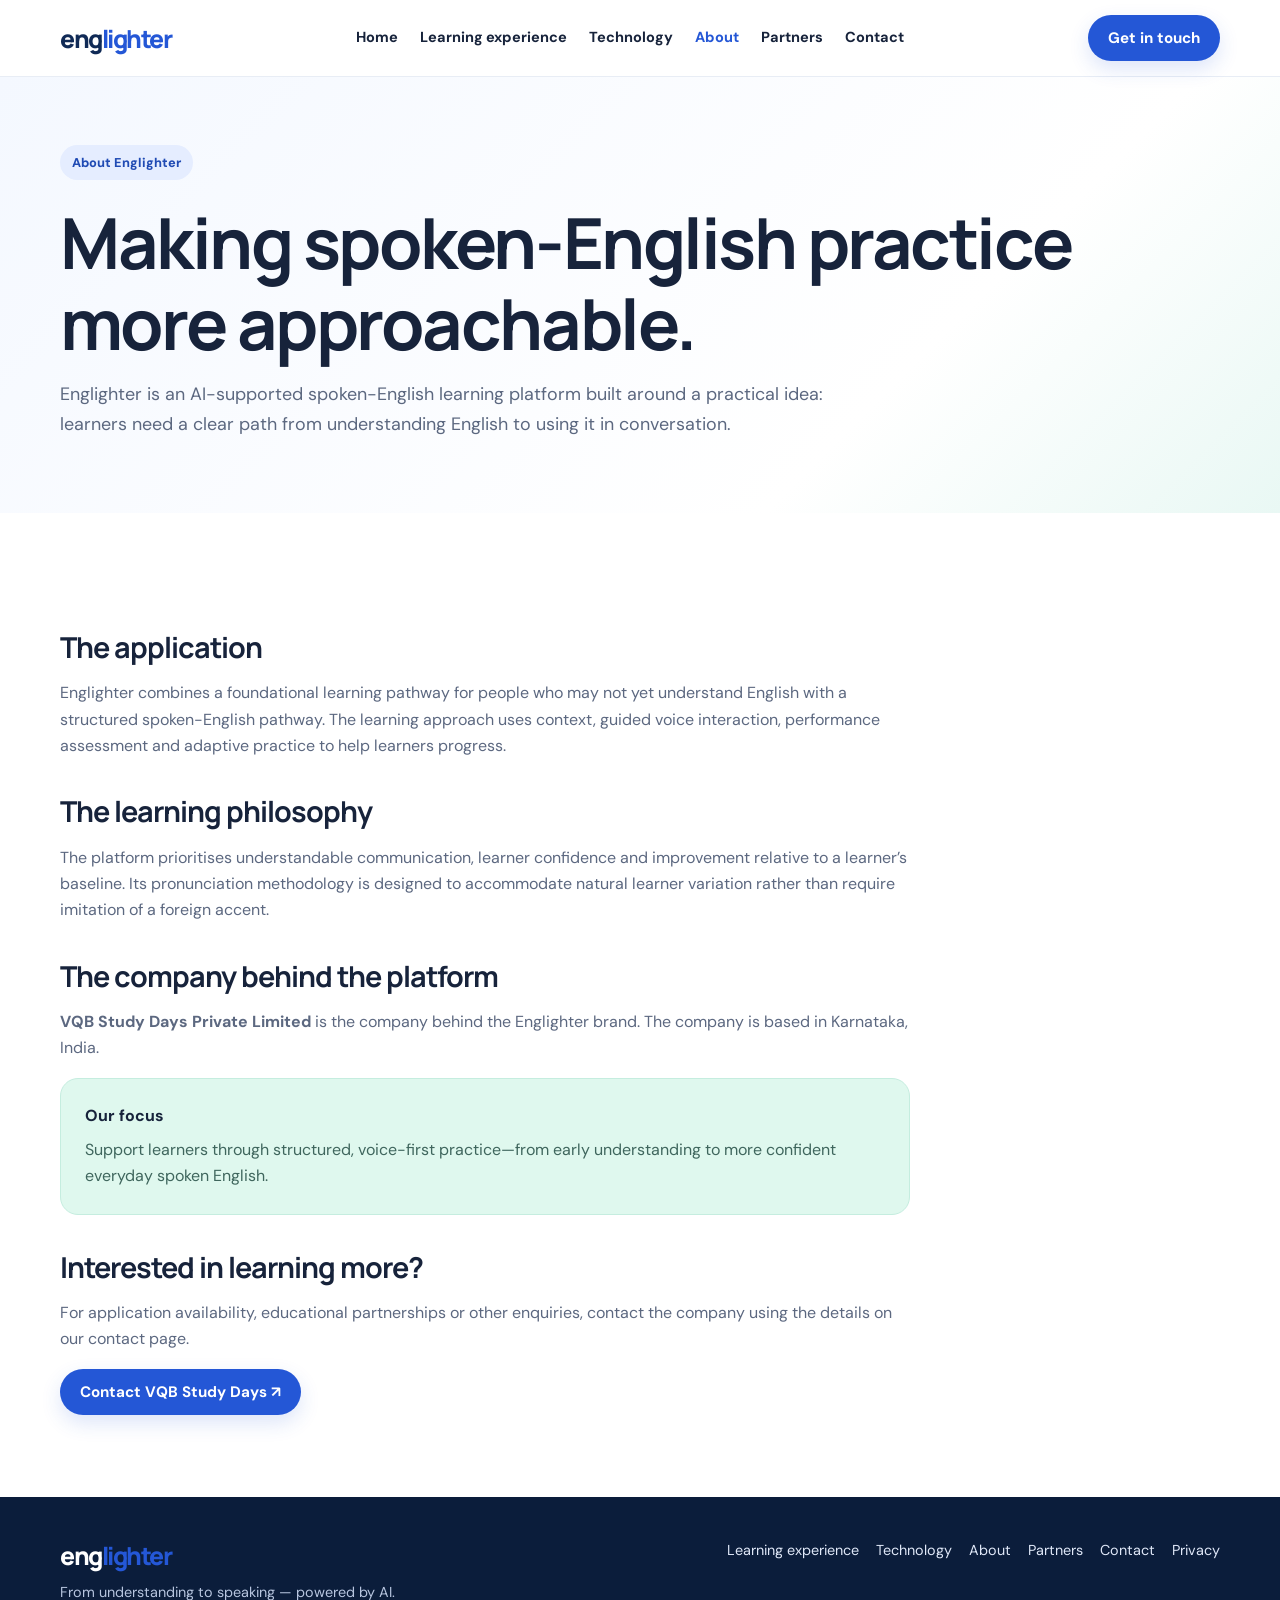
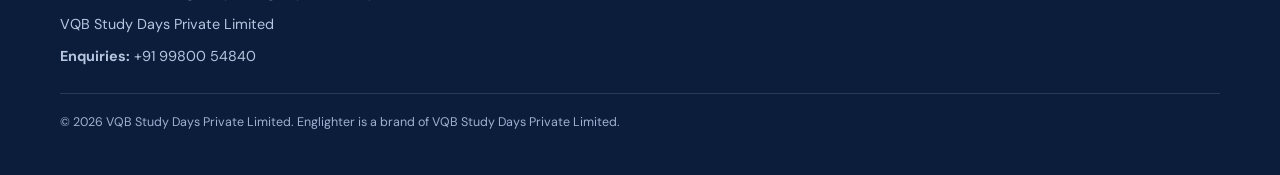
==== about.html @ ec9fece7 "Update Englighter website and enquiry number" ====
<!doctype html><html lang="en"><head><meta charset="utf-8"><meta name="viewport" content="width=device-width, initial-scale=1"><meta name="description" content="Learn about Englighter, its spoken-English learning approach and VQB Study Days Private Limited."><meta name="theme-color" content="#102a56"><title>About the Company | Englighter</title><link rel="stylesheet" href="styles.css"></head><body><header class="site-header"><div class="wrap nav"><a class="brand" href="index.html" aria-label="Englighter home">eng<span>lighter</span></a><nav class="navlinks" id="navlinks" aria-label="Main navigation"><a href="index.html">Home</a><a href="learning.html">Learning experience</a><a href="technology.html">Technology</a><a href="about.html" aria-current="page">About</a><a href="partners.html">Partners</a><a href="contact.html">Contact</a></nav><a class="btn btn-primary nav-cta" href="contact.html">Get in touch</a><button class="menu" id="menu" aria-label="Open menu" aria-expanded="false">☰</button></div></header><main><section class="page-hero"><div class="wrap"><div class="eyebrow">About Englighter</div><h1>Making spoken-English practice more approachable.</h1><p class="intro">Englighter is an AI-supported spoken-English learning platform built around a practical idea: learners need a clear path from understanding English to using it in conversation.</p></div></section>
<section><div class="wrap"><div class="prose"><h2>The application</h2><p>Englighter combines a foundational learning pathway for people who may not yet understand English with a structured spoken-English pathway. The learning approach uses context, guided voice interaction, performance assessment and adaptive practice to help learners progress.</p><h2>The learning philosophy</h2><p>The platform prioritises understandable communication, learner confidence and improvement relative to a learner’s baseline. Its pronunciation methodology is designed to accommodate natural learner variation rather than require imitation of a foreign accent.</p><h2>The company behind the platform</h2><p><strong>VQB Study Days Private Limited</strong> is the company behind the Englighter brand. The company is based in Karnataka, India.</p><div class="callout"><strong>Our focus</strong><p style="margin:8px 0 0;color:#3f665d">Support learners through structured, voice-first practice—from early understanding to more confident everyday spoken English.</p></div><h2>Interested in learning more?</h2><p>For application availability, educational partnerships or other enquiries, contact the company using the details on our contact page.</p><a class="btn btn-primary" href="contact.html">Contact VQB Study Days ↗</a></div></div></section></main><footer class="footer"><div class="wrap"><div class="footer-grid"><div><a class="brand" href="index.html" style="color:#fff">eng<span>lighter</span></a><p>From understanding to speaking — powered by AI.</p><p>VQB Study Days Private Limited</p><p><strong>Enquiries:</strong> <a href="tel:+919980054840">+91 99800 54840</a></p></div><div class="footer-links"><a href="learning.html">Learning experience</a><a href="technology.html">Technology</a><a href="about.html">About</a><a href="partners.html">Partners</a><a href="contact.html">Contact</a><a href="privacy.html">Privacy</a></div></div><div class="legal">© <span data-year></span> VQB Study Days Private Limited. Englighter is a brand of VQB Study Days Private Limited.</div></div></footer><script src="script.js"></script></body></html>
---- styles.css ----
@import url('https://fonts.googleapis.com/css2?family=DM+Sans:wght@400;500;600;700&family=Manrope:wght@400;500;600;700;800&display=swap');
:root{--navy:#102a56;--blue:#2457d6;--sky:#eaf2ff;--ink:#17233b;--muted:#5c6880;--mint:#dff8ee;--line:#e4eaf3;--white:#fff;--soft:#f6f8fc;--purple:#ece8ff}
*{box-sizing:border-box}html{scroll-behavior:smooth;scroll-padding-top:90px}body{margin:0;font-family:'DM Sans',sans-serif;color:var(--ink);line-height:1.65;background:#fff}h1,h2,h3{font-family:Manrope,sans-serif;line-height:1.15;letter-spacing:-.035em;margin:0 0 16px}h1{font-size:clamp(2.7rem,5.5vw,4.8rem)}h2{font-size:clamp(2rem,3.6vw,3.1rem)}h3{font-size:1.25rem}p{color:var(--muted);margin:0 0 16px}a{color:inherit;text-decoration:none}.wrap{width:min(1160px,calc(100% - 40px));margin:auto}.site-header{position:sticky;top:0;z-index:20;background:#ffffffed;backdrop-filter:blur(12px);border-bottom:1px solid #e8edf5}.nav{height:76px;display:flex;align-items:center;justify-content:space-between;gap:24px}.brand{font:800 1.55rem Manrope,sans-serif;letter-spacing:-.06em;color:var(--navy);white-space:nowrap}.brand span{color:var(--blue)}.navlinks{display:flex;align-items:center;gap:22px;font-size:.91rem;font-weight:700}.navlinks a:hover,.navlinks a[aria-current=page]{color:var(--blue)}.menu{display:none;border:0;background:none;font-size:1.55rem;color:var(--navy)}.btn{display:inline-flex;align-items:center;justify-content:center;gap:8px;border-radius:999px;padding:12px 19px;font-weight:700;transition:.2s;border:1px solid transparent;cursor:pointer;font:700 .95rem 'DM Sans',sans-serif}.btn-primary{background:var(--blue);color:#fff;box-shadow:0 8px 20px #2457d628}.btn-primary:hover{background:#1947bd;transform:translateY(-1px)}.btn-outline{border-color:#cbd6e8;color:var(--navy);background:#fff}.btn-outline:hover{border-color:var(--blue);color:var(--blue)}.eyebrow{display:inline-flex;gap:9px;align-items:center;background:#e5edff;color:#204bb4;padding:7px 12px;border-radius:999px;font-size:.8rem;font-weight:800;margin-bottom:22px}.dot{width:8px;height:8px;background:#27b58a;border-radius:50%}.hero{background:linear-gradient(135deg,#f4f8ff 0%,#fff 57%,#e9f8f4 100%);padding:72px 0 78px;overflow:hidden}.hero-grid{display:grid;grid-template-columns:1.04fr .96fr;gap:45px;align-items:center}.hero h1 em{font-style:normal;color:var(--blue)}.hero-copy{font-size:1.12rem;max-width:620px;margin:22px 0 27px}.actions{display:flex;gap:12px;flex-wrap:wrap}.small-note{font-size:.85rem;margin-top:17px}.visual{position:relative;min-height:440px;display:grid;place-items:center}.orb{position:absolute;width:350px;height:350px;border-radius:50%;background:linear-gradient(145deg,#dce8ff,#d9f7ec);right:7%;top:7%}.phone{position:relative;width:270px;border:9px solid #17243b;border-radius:37px;background:#fff;padding:18px;box-shadow:0 28px 65px #122b5930;transform:rotate(2deg)}.phone-top{height:5px;width:65px;background:#d9deea;border-radius:10px;margin:0 auto 20px}.app-label{font-size:.7rem;font-weight:800;color:var(--blue);letter-spacing:.04em}.lesson{background:#f3f6fc;border-radius:17px;padding:15px;margin:12px 0}.lesson strong{display:block;font-size:1rem;color:var(--navy)}.lesson small{color:var(--muted)}.sound{display:flex;gap:5px;align-items:center;justify-content:center;height:68px;background:#e8f8f2;border-radius:15px;margin:15px 0}.sound i{display:block;width:5px;border-radius:8px;background:#24a77d}.sound i:nth-child(1),.sound i:nth-child(9){height:14px}.sound i:nth-child(2),.sound i:nth-child(8){height:26px}.sound i:nth-child(3),.sound i:nth-child(7){height:38px}.sound i:nth-child(4),.sound i:nth-child(6){height:48px}.sound i:nth-child(5){height:32px}.progress{height:7px;border-radius:9px;background:#e7ecf5;margin:10px 0 15px;overflow:hidden}.progress span{display:block;width:68%;height:100%;background:var(--blue);border-radius:9px}.float-card{position:absolute;background:#fff;padding:13px 16px;border-radius:15px;box-shadow:0 12px 35px #122b5920;font-weight:800;color:var(--navy);font-size:.92rem}.float-card small{display:block;font-weight:500;color:var(--muted)}.float-one{top:57px;left:0}.float-two{bottom:45px;right:0}section{padding:82px 0}.section-soft{background:var(--soft)}.center{text-align:center;max-width:770px;margin:0 auto 42px}.center p{font-size:1.04rem}.features{display:grid;grid-template-columns:repeat(3,1fr);gap:20px}.feature,.card{border:1px solid var(--line);border-radius:22px;padding:26px;background:#fff}.iconbox{height:48px;width:48px;border-radius:15px;background:var(--sky);display:grid;place-items:center;font-size:1.35rem;margin-bottom:18px}.feature p,.card p{font-size:.96rem;margin:0}.program-grid{display:grid;grid-template-columns:1fr 1fr;gap:22px}.program{border-radius:24px;padding:32px;background:#fff;border:1px solid var(--line)}.program:nth-child(2){background:var(--navy);color:#fff}.program:nth-child(2) p{color:#d2ddf2}.tag{display:inline-block;border-radius:999px;background:#e7efff;color:#214bb0;font-weight:800;font-size:.78rem;padding:6px 10px;margin-bottom:17px}.program:nth-child(2) .tag{background:#294779;color:#e1eaff}.program ul,.checklist{padding-left:20px;color:var(--muted)}.program:nth-child(2) ul{color:#d2ddf2}.program li,.checklist li{margin:8px 0}.program .btn{margin-top:10px}.steps{display:grid;grid-template-columns:repeat(5,1fr);gap:16px;counter-reset:step}.step{border-top:3px solid var(--blue);padding:18px 5px 0}.step:before{counter-increment:step;content:'0' counter(step);display:block;font:800 1.8rem Manrope,sans-serif;color:var(--blue);margin-bottom:12px}.step p{font-size:.93rem}.pathways{display:grid;grid-template-columns:1fr 1fr;gap:22px}.pathway{padding:27px;border-radius:22px;background:#fff;border:1px solid var(--line)}.pathway h3{color:var(--navy)}.level-row{display:flex;flex-wrap:wrap;gap:7px;margin:18px 0}.level{background:#eaf2ff;color:#214bb0;border-radius:8px;padding:6px 9px;font-size:.78rem;font-weight:800}.callout{background:var(--mint);border:1px solid #c5eddf;padding:24px;border-radius:18px}.dark-band{background:linear-gradient(125deg,#102a56,#1f4a91);color:#fff}.dark-band p{color:#d9e4f8}.partner-grid{display:grid;grid-template-columns:1fr .8fr;gap:55px;align-items:center}.partner-card{background:#fff;color:var(--ink);padding:29px;border-radius:22px}.partner-card p{color:var(--muted)}.partner-card .btn{width:100%}.faq-list{max-width:820px;margin:auto}.faq-item{border-bottom:1px solid var(--line);padding:19px 0}.faq-item summary{font-weight:800;cursor:pointer;list-style:none;display:flex;justify-content:space-between;gap:20px}.faq-item summary:after{content:'+';font-size:1.4rem;color:var(--blue)}.faq-item[open] summary:after{content:'−'}.faq-item p{padding-top:13px;margin:0}.page-hero{background:linear-gradient(135deg,#f4f8ff,#fff 70%,#e9f8f4);padding:68px 0 58px}.page-hero .intro{max-width:790px;font-size:1.12rem}.prose{max-width:850px}.prose h2{font-size:1.8rem;margin-top:36px}.prose h3{margin-top:25px}.prose li{color:var(--muted);margin:8px 0}.contact-grid{display:grid;grid-template-columns:.8fr 1fr;gap:48px}.contact-box{background:#fff;border:1px solid var(--line);border-radius:22px;padding:28px}.contact-box label{display:block;font-weight:800;font-size:.9rem;margin:12px 0 6px}.contact-box input,.contact-box textarea,.contact-box select{width:100%;padding:13px 14px;border:1px solid #d6dfed;border-radius:10px;font:inherit;background:#fff}.contact-box textarea{min-height:120px;resize:vertical}.contact-box button{margin-top:16px;width:100%}.form-note{font-size:.82rem;margin:12px 0 0}.contact-detail{padding:15px 0;border-bottom:1px solid var(--line)}.contact-detail strong{display:block;color:var(--navy)}.footer{background:#0b1d3b;color:#fff;padding:42px 0}.footer-grid{display:flex;justify-content:space-between;gap:30px;align-items:flex-start}.footer p{color:#b7c5df;margin:8px 0 0;font-size:.9rem}.footer-links{display:flex;gap:17px;flex-wrap:wrap;font-size:.9rem;color:#e0e8f8}.footer-links a:hover{color:#fff;text-decoration:underline}.legal{font-size:.78rem;color:#9fb0d0;margin-top:25px;border-top:1px solid #263a5b;padding-top:18px}.pill-row{display:flex;flex-wrap:wrap;gap:9px;margin:18px 0}.pill{border:1px solid #dce5f1;border-radius:999px;padding:7px 11px;font-size:.84rem;font-weight:700;color:var(--navy);background:white}.note-box{border-left:4px solid var(--blue);background:#f4f7ff;padding:17px 20px;border-radius:0 12px 12px 0;color:var(--muted)}
@media(max-width:900px){.navlinks{gap:12px;font-size:.82rem}.nav>.nav-cta{display:none}.steps{grid-template-columns:repeat(2,1fr)}}
@media(max-width:760px){.navlinks{display:none;position:absolute;top:68px;left:20px;right:20px;background:#fff;padding:22px;border:1px solid var(--line);border-radius:18px;box-shadow:0 15px 30px #122b5918;flex-direction:column;align-items:stretch}.navlinks.open{display:flex}.menu{display:block}.hero{padding:48px 0}.hero-grid,.partner-grid,.contact-grid{grid-template-columns:1fr}.visual{min-height:410px}.features,.steps,.program-grid,.pathways{grid-template-columns:1fr}section{padding:62px 0}.partner-grid{gap:28px}.footer-grid{align-items:flex-start;flex-direction:column}.page-hero{padding:50px 0 42px}}
@media(prefers-reduced-motion:reduce){html{scroll-behavior:auto}*{transition:none!important}}
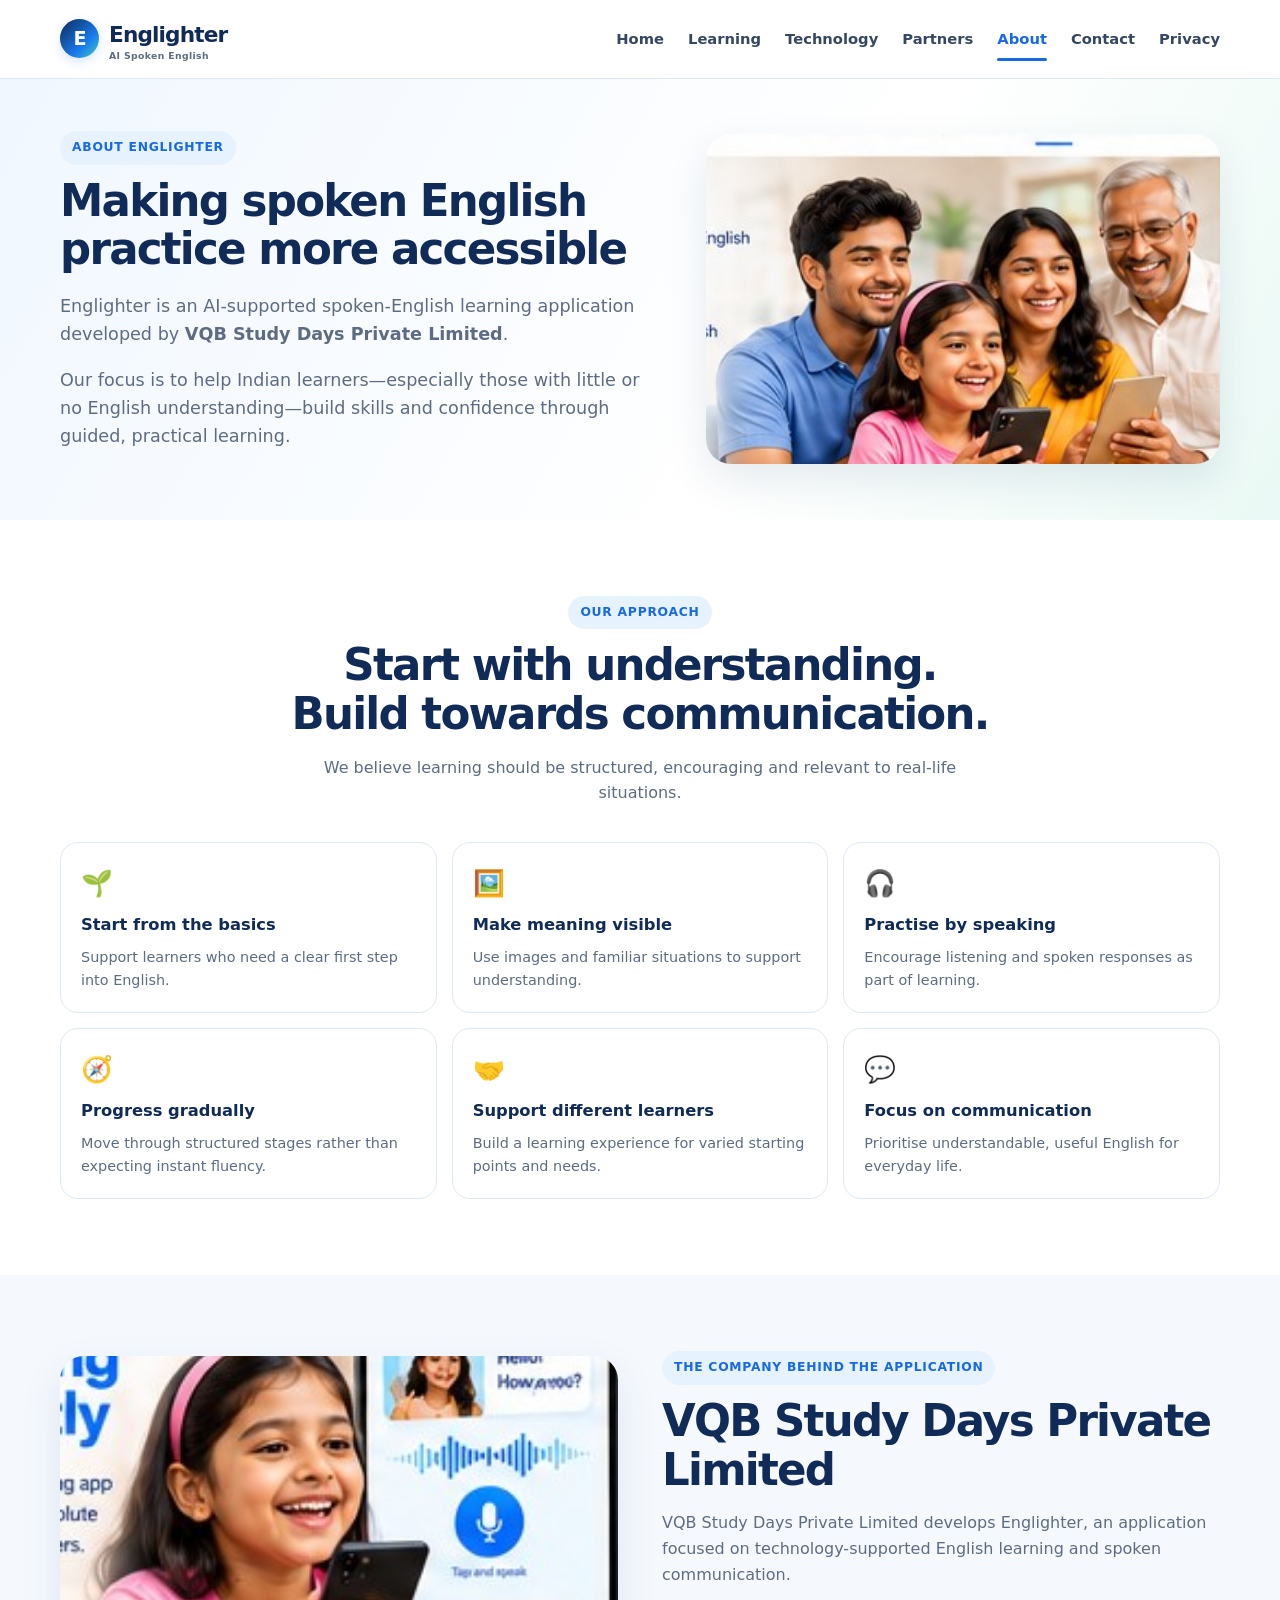
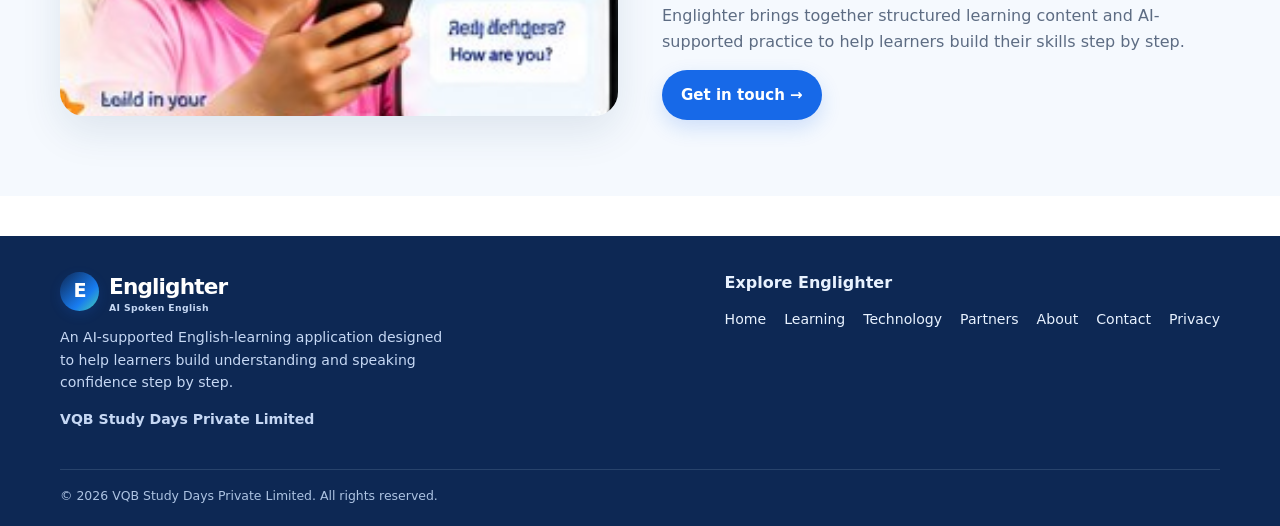
==== commit b14cfeee: "Add files via upload" ====
--- a/about.html
+++ b/about.html
@@ -1,2 +1,22 @@
-<!doctype html><html lang="en"><head><meta charset="utf-8"><meta name="viewport" content="width=device-width, initial-scale=1"><meta name="description" content="Learn about Englighter, its spoken-English learning approach and VQB Study Days Private Limited."><meta name="theme-color" content="#102a56"><title>About the Company | Englighter</title><link rel="stylesheet" href="styles.css"></head><body><header class="site-header"><div class="wrap nav"><a class="brand" href="index.html" aria-label="Englighter home">eng<span>lighter</span></a><nav class="navlinks" id="navlinks" aria-label="Main navigation"><a href="index.html">Home</a><a href="learning.html">Learning experience</a><a href="technology.html">Technology</a><a href="about.html" aria-current="page">About</a><a href="partners.html">Partners</a><a href="contact.html">Contact</a></nav><a class="btn btn-primary nav-cta" href="contact.html">Get in touch</a><button class="menu" id="menu" aria-label="Open menu" aria-expanded="false">☰</button></div></header><main><section class="page-hero"><div class="wrap"><div class="eyebrow">About Englighter</div><h1>Making spoken-English practice more approachable.</h1><p class="intro">Englighter is an AI-supported spoken-English learning platform built around a practical idea: learners need a clear path from understanding English to using it in conversation.</p></div></section>
-<section><div class="wrap"><div class="prose"><h2>The application</h2><p>Englighter combines a foundational learning pathway for people who may not yet understand English with a structured spoken-English pathway. The learning approach uses context, guided voice interaction, performance assessment and adaptive practice to help learners progress.</p><h2>The learning philosophy</h2><p>The platform prioritises understandable communication, learner confidence and improvement relative to a learner’s baseline. Its pronunciation methodology is designed to accommodate natural learner variation rather than require imitation of a foreign accent.</p><h2>The company behind the platform</h2><p><strong>VQB Study Days Private Limited</strong> is the company behind the Englighter brand. The company is based in Karnataka, India.</p><div class="callout"><strong>Our focus</strong><p style="margin:8px 0 0;color:#3f665d">Support learners through structured, voice-first practice—from early understanding to more confident everyday spoken English.</p></div><h2>Interested in learning more?</h2><p>For application availability, educational partnerships or other enquiries, contact the company using the details on our contact page.</p><a class="btn btn-primary" href="contact.html">Contact VQB Study Days ↗</a></div></div></section></main><footer class="footer"><div class="wrap"><div class="footer-grid"><div><a class="brand" href="index.html" style="color:#fff">eng<span>lighter</span></a><p>From understanding to speaking — powered by AI.</p><p>VQB Study Days Private Limited</p><p><strong>Enquiries:</strong> <a href="tel:+919980054840">+91 99800 54840</a></p></div><div class="footer-links"><a href="learning.html">Learning experience</a><a href="technology.html">Technology</a><a href="about.html">About</a><a href="partners.html">Partners</a><a href="contact.html">Contact</a><a href="privacy.html">Privacy</a></div></div><div class="legal">© <span data-year></span> VQB Study Days Private Limited. Englighter is a brand of VQB Study Days Private Limited.</div></div></footer><script src="script.js"></script></body></html>+<!doctype html>
+<html lang="en"><head><meta charset="utf-8"><meta name="viewport" content="width=device-width, initial-scale=1">
+<title>About Englighter | Englighter</title><meta name="description" content="About Englighter and VQB Study Days Private Limited, the company developing the AI-supported English-learning application.">
+<link rel="stylesheet" href="styles.css"></head><body><header class="site-header"><div class="container nav">
+<a class="brand" href="index.html"><span class="brand-mark">E</span><span>Englighter<small>AI Spoken English</small></span></a>
+<button class="menu-toggle" aria-label="Toggle navigation" aria-expanded="false">☰</button>
+<nav class="nav-links" aria-label="Main navigation"><a href="index.html" >Home</a><a href="learning.html" >Learning</a><a href="technology.html" >Technology</a><a href="partners.html" >Partners</a><a href="about.html" aria-current="page">About</a><a href="contact.html" >Contact</a><a href="privacy.html" >Privacy</a></nav>
+</div></header><main><section class="page-hero"><div class="container page-hero-grid"><div><span class="eyebrow">About Englighter</span><h1>Making spoken English practice more accessible</h1><p>Englighter is an AI-supported spoken-English learning application developed by <strong>VQB Study Days Private Limited</strong>.</p><p>Our focus is to help Indian learners—especially those with little or no English understanding—build skills and confidence through guided, practical learning.</p></div><img src="assets/about-learners.jpg" alt="A diverse group of learners exploring English together"></div></section>
+<section class="section"><div class="container"><div class="section-head"><span class="eyebrow">Our approach</span><h2>Start with understanding. Build towards communication.</h2><p>We believe learning should be structured, encouraging and relevant to real-life situations.</p></div><div class="icon-grid">
+<div class="icon-card"><span class="emoji">🌱</span><h3>Start from the basics</h3><p>Support learners who need a clear first step into English.</p></div>
+<div class="icon-card"><span class="emoji">🖼️</span><h3>Make meaning visible</h3><p>Use images and familiar situations to support understanding.</p></div>
+<div class="icon-card"><span class="emoji">🎧</span><h3>Practise by speaking</h3><p>Encourage listening and spoken responses as part of learning.</p></div>
+<div class="icon-card"><span class="emoji">🧭</span><h3>Progress gradually</h3><p>Move through structured stages rather than expecting instant fluency.</p></div>
+<div class="icon-card"><span class="emoji">🤝</span><h3>Support different learners</h3><p>Build a learning experience for varied starting points and needs.</p></div>
+<div class="icon-card"><span class="emoji">💬</span><h3>Focus on communication</h3><p>Prioritise understandable, useful English for everyday life.</p></div>
+</div></div></section>
+<section class="section section-soft"><div class="container split"><img src="assets/home-learner.jpg" alt="Young learner using a phone for English practice"><div><span class="eyebrow">The company behind the application</span><h2>VQB Study Days Private Limited</h2><p>VQB Study Days Private Limited develops Englighter, an application focused on technology-supported English learning and spoken communication.</p><p>Englighter brings together structured learning content and AI-supported practice to help learners build their skills step by step.</p><a class="btn btn-blue" href="contact.html">Get in touch →</a></div></div></section></main><footer class="footer"><div class="container"><div class="footer-top">
+<div><a class="brand" href="index.html"><span class="brand-mark">E</span><span>Englighter<small>AI Spoken English</small></span></a>
+<p>An AI-supported English-learning application designed to help learners build understanding and speaking confidence step by step.</p>
+<p><strong>VQB Study Days Private Limited</strong></p></div>
+<div><strong>Explore Englighter</strong><div class="footer-links" style="margin-top:12px"><a href="index.html">Home</a><a href="learning.html">Learning</a><a href="technology.html">Technology</a><a href="partners.html">Partners</a><a href="about.html">About</a><a href="contact.html">Contact</a><a href="privacy.html">Privacy</a></div></div>
+</div><div class="copyright">© 2026 VQB Study Days Private Limited. All rights reserved.</div></div></footer><script src="script.js"></script></body></html>
--- a/styles.css
+++ b/styles.css
@@ -1,6 +1,5 @@
-@import url('https://fonts.googleapis.com/css2?family=DM+Sans:wght@400;500;600;700&family=Manrope:wght@400;500;600;700;800&display=swap');
-:root{--navy:#102a56;--blue:#2457d6;--sky:#eaf2ff;--ink:#17233b;--muted:#5c6880;--mint:#dff8ee;--line:#e4eaf3;--white:#fff;--soft:#f6f8fc;--purple:#ece8ff}
-*{box-sizing:border-box}html{scroll-behavior:smooth;scroll-padding-top:90px}body{margin:0;font-family:'DM Sans',sans-serif;color:var(--ink);line-height:1.65;background:#fff}h1,h2,h3{font-family:Manrope,sans-serif;line-height:1.15;letter-spacing:-.035em;margin:0 0 16px}h1{font-size:clamp(2.7rem,5.5vw,4.8rem)}h2{font-size:clamp(2rem,3.6vw,3.1rem)}h3{font-size:1.25rem}p{color:var(--muted);margin:0 0 16px}a{color:inherit;text-decoration:none}.wrap{width:min(1160px,calc(100% - 40px));margin:auto}.site-header{position:sticky;top:0;z-index:20;background:#ffffffed;backdrop-filter:blur(12px);border-bottom:1px solid #e8edf5}.nav{height:76px;display:flex;align-items:center;justify-content:space-between;gap:24px}.brand{font:800 1.55rem Manrope,sans-serif;letter-spacing:-.06em;color:var(--navy);white-space:nowrap}.brand span{color:var(--blue)}.navlinks{display:flex;align-items:center;gap:22px;font-size:.91rem;font-weight:700}.navlinks a:hover,.navlinks a[aria-current=page]{color:var(--blue)}.menu{display:none;border:0;background:none;font-size:1.55rem;color:var(--navy)}.btn{display:inline-flex;align-items:center;justify-content:center;gap:8px;border-radius:999px;padding:12px 19px;font-weight:700;transition:.2s;border:1px solid transparent;cursor:pointer;font:700 .95rem 'DM Sans',sans-serif}.btn-primary{background:var(--blue);color:#fff;box-shadow:0 8px 20px #2457d628}.btn-primary:hover{background:#1947bd;transform:translateY(-1px)}.btn-outline{border-color:#cbd6e8;color:var(--navy);background:#fff}.btn-outline:hover{border-color:var(--blue);color:var(--blue)}.eyebrow{display:inline-flex;gap:9px;align-items:center;background:#e5edff;color:#204bb4;padding:7px 12px;border-radius:999px;font-size:.8rem;font-weight:800;margin-bottom:22px}.dot{width:8px;height:8px;background:#27b58a;border-radius:50%}.hero{background:linear-gradient(135deg,#f4f8ff 0%,#fff 57%,#e9f8f4 100%);padding:72px 0 78px;overflow:hidden}.hero-grid{display:grid;grid-template-columns:1.04fr .96fr;gap:45px;align-items:center}.hero h1 em{font-style:normal;color:var(--blue)}.hero-copy{font-size:1.12rem;max-width:620px;margin:22px 0 27px}.actions{display:flex;gap:12px;flex-wrap:wrap}.small-note{font-size:.85rem;margin-top:17px}.visual{position:relative;min-height:440px;display:grid;place-items:center}.orb{position:absolute;width:350px;height:350px;border-radius:50%;background:linear-gradient(145deg,#dce8ff,#d9f7ec);right:7%;top:7%}.phone{position:relative;width:270px;border:9px solid #17243b;border-radius:37px;background:#fff;padding:18px;box-shadow:0 28px 65px #122b5930;transform:rotate(2deg)}.phone-top{height:5px;width:65px;background:#d9deea;border-radius:10px;margin:0 auto 20px}.app-label{font-size:.7rem;font-weight:800;color:var(--blue);letter-spacing:.04em}.lesson{background:#f3f6fc;border-radius:17px;padding:15px;margin:12px 0}.lesson strong{display:block;font-size:1rem;color:var(--navy)}.lesson small{color:var(--muted)}.sound{display:flex;gap:5px;align-items:center;justify-content:center;height:68px;background:#e8f8f2;border-radius:15px;margin:15px 0}.sound i{display:block;width:5px;border-radius:8px;background:#24a77d}.sound i:nth-child(1),.sound i:nth-child(9){height:14px}.sound i:nth-child(2),.sound i:nth-child(8){height:26px}.sound i:nth-child(3),.sound i:nth-child(7){height:38px}.sound i:nth-child(4),.sound i:nth-child(6){height:48px}.sound i:nth-child(5){height:32px}.progress{height:7px;border-radius:9px;background:#e7ecf5;margin:10px 0 15px;overflow:hidden}.progress span{display:block;width:68%;height:100%;background:var(--blue);border-radius:9px}.float-card{position:absolute;background:#fff;padding:13px 16px;border-radius:15px;box-shadow:0 12px 35px #122b5920;font-weight:800;color:var(--navy);font-size:.92rem}.float-card small{display:block;font-weight:500;color:var(--muted)}.float-one{top:57px;left:0}.float-two{bottom:45px;right:0}section{padding:82px 0}.section-soft{background:var(--soft)}.center{text-align:center;max-width:770px;margin:0 auto 42px}.center p{font-size:1.04rem}.features{display:grid;grid-template-columns:repeat(3,1fr);gap:20px}.feature,.card{border:1px solid var(--line);border-radius:22px;padding:26px;background:#fff}.iconbox{height:48px;width:48px;border-radius:15px;background:var(--sky);display:grid;place-items:center;font-size:1.35rem;margin-bottom:18px}.feature p,.card p{font-size:.96rem;margin:0}.program-grid{display:grid;grid-template-columns:1fr 1fr;gap:22px}.program{border-radius:24px;padding:32px;background:#fff;border:1px solid var(--line)}.program:nth-child(2){background:var(--navy);color:#fff}.program:nth-child(2) p{color:#d2ddf2}.tag{display:inline-block;border-radius:999px;background:#e7efff;color:#214bb0;font-weight:800;font-size:.78rem;padding:6px 10px;margin-bottom:17px}.program:nth-child(2) .tag{background:#294779;color:#e1eaff}.program ul,.checklist{padding-left:20px;color:var(--muted)}.program:nth-child(2) ul{color:#d2ddf2}.program li,.checklist li{margin:8px 0}.program .btn{margin-top:10px}.steps{display:grid;grid-template-columns:repeat(5,1fr);gap:16px;counter-reset:step}.step{border-top:3px solid var(--blue);padding:18px 5px 0}.step:before{counter-increment:step;content:'0' counter(step);display:block;font:800 1.8rem Manrope,sans-serif;color:var(--blue);margin-bottom:12px}.step p{font-size:.93rem}.pathways{display:grid;grid-template-columns:1fr 1fr;gap:22px}.pathway{padding:27px;border-radius:22px;background:#fff;border:1px solid var(--line)}.pathway h3{color:var(--navy)}.level-row{display:flex;flex-wrap:wrap;gap:7px;margin:18px 0}.level{background:#eaf2ff;color:#214bb0;border-radius:8px;padding:6px 9px;font-size:.78rem;font-weight:800}.callout{background:var(--mint);border:1px solid #c5eddf;padding:24px;border-radius:18px}.dark-band{background:linear-gradient(125deg,#102a56,#1f4a91);color:#fff}.dark-band p{color:#d9e4f8}.partner-grid{display:grid;grid-template-columns:1fr .8fr;gap:55px;align-items:center}.partner-card{background:#fff;color:var(--ink);padding:29px;border-radius:22px}.partner-card p{color:var(--muted)}.partner-card .btn{width:100%}.faq-list{max-width:820px;margin:auto}.faq-item{border-bottom:1px solid var(--line);padding:19px 0}.faq-item summary{font-weight:800;cursor:pointer;list-style:none;display:flex;justify-content:space-between;gap:20px}.faq-item summary:after{content:'+';font-size:1.4rem;color:var(--blue)}.faq-item[open] summary:after{content:'−'}.faq-item p{padding-top:13px;margin:0}.page-hero{background:linear-gradient(135deg,#f4f8ff,#fff 70%,#e9f8f4);padding:68px 0 58px}.page-hero .intro{max-width:790px;font-size:1.12rem}.prose{max-width:850px}.prose h2{font-size:1.8rem;margin-top:36px}.prose h3{margin-top:25px}.prose li{color:var(--muted);margin:8px 0}.contact-grid{display:grid;grid-template-columns:.8fr 1fr;gap:48px}.contact-box{background:#fff;border:1px solid var(--line);border-radius:22px;padding:28px}.contact-box label{display:block;font-weight:800;font-size:.9rem;margin:12px 0 6px}.contact-box input,.contact-box textarea,.contact-box select{width:100%;padding:13px 14px;border:1px solid #d6dfed;border-radius:10px;font:inherit;background:#fff}.contact-box textarea{min-height:120px;resize:vertical}.contact-box button{margin-top:16px;width:100%}.form-note{font-size:.82rem;margin:12px 0 0}.contact-detail{padding:15px 0;border-bottom:1px solid var(--line)}.contact-detail strong{display:block;color:var(--navy)}.footer{background:#0b1d3b;color:#fff;padding:42px 0}.footer-grid{display:flex;justify-content:space-between;gap:30px;align-items:flex-start}.footer p{color:#b7c5df;margin:8px 0 0;font-size:.9rem}.footer-links{display:flex;gap:17px;flex-wrap:wrap;font-size:.9rem;color:#e0e8f8}.footer-links a:hover{color:#fff;text-decoration:underline}.legal{font-size:.78rem;color:#9fb0d0;margin-top:25px;border-top:1px solid #263a5b;padding-top:18px}.pill-row{display:flex;flex-wrap:wrap;gap:9px;margin:18px 0}.pill{border:1px solid #dce5f1;border-radius:999px;padding:7px 11px;font-size:.84rem;font-weight:700;color:var(--navy);background:white}.note-box{border-left:4px solid var(--blue);background:#f4f7ff;padding:17px 20px;border-radius:0 12px 12px 0;color:var(--muted)}
-@media(max-width:900px){.navlinks{gap:12px;font-size:.82rem}.nav>.nav-cta{display:none}.steps{grid-template-columns:repeat(2,1fr)}}
-@media(max-width:760px){.navlinks{display:none;position:absolute;top:68px;left:20px;right:20px;background:#fff;padding:22px;border:1px solid var(--line);border-radius:18px;box-shadow:0 15px 30px #122b5918;flex-direction:column;align-items:stretch}.navlinks.open{display:flex}.menu{display:block}.hero{padding:48px 0}.hero-grid,.partner-grid,.contact-grid{grid-template-columns:1fr}.visual{min-height:410px}.features,.steps,.program-grid,.pathways{grid-template-columns:1fr}section{padding:62px 0}.partner-grid{gap:28px}.footer-grid{align-items:flex-start;flex-direction:column}.page-hero{padding:50px 0 42px}}
-@media(prefers-reduced-motion:reduce){html{scroll-behavior:auto}*{transition:none!important}}
+
+:root{--navy:#102b58;--blue:#1769e8;--blue2:#eaf4ff;--green:#129447;--ink:#23334d;--muted:#5d6c83;--line:#dce8f4;--white:#fff;--soft:#f5f9fe;--orange:#ef8b22;--shadow:0 16px 40px rgba(20,56,102,.10)}
+*{box-sizing:border-box}html{scroll-behavior:smooth}body{margin:0;font-family:Inter,ui-sans-serif,system-ui,-apple-system,"Segoe UI",Arial,sans-serif;color:var(--ink);background:#fff;line-height:1.6}a{color:inherit;text-decoration:none}img{display:block;max-width:100%}.container{width:min(1160px,92%);margin:auto}.site-header{position:sticky;top:0;z-index:10;background:rgba(255,255,255,.96);backdrop-filter:blur(12px);border-bottom:1px solid var(--line)}.nav{min-height:78px;display:flex;align-items:center;justify-content:space-between;gap:24px}.brand{display:flex;align-items:center;gap:10px;font-weight:850;color:var(--navy);font-size:1.35rem;letter-spacing:-.04em}.brand-mark{width:39px;height:39px;border-radius:50%;background:linear-gradient(135deg,#0d2753,#187cf0 65%,#48d3b1);display:grid;place-items:center;color:#fff;font-weight:900;font-size:1.2rem;box-shadow:0 4px 12px #1769e82a}.brand small{display:block;font-size:.58rem;letter-spacing:.04em;line-height:1;color:var(--muted);font-weight:650;margin-top:-2px}.nav-links{display:flex;align-items:center;gap:24px;font-size:.92rem;font-weight:650;color:#354762}.nav-links a:hover,.nav-links a[aria-current=page]{color:var(--blue)}.nav-links a[aria-current=page]{position:relative}.nav-links a[aria-current=page]:after{content:"";position:absolute;height:3px;bottom:-10px;left:0;right:0;border-radius:4px;background:var(--blue)}.menu-toggle{display:none;border:1px solid var(--line);border-radius:10px;background:#fff;padding:9px 12px;font-size:1.1rem}.btn{display:inline-flex;align-items:center;justify-content:center;gap:9px;padding:12px 18px;border-radius:999px;font-weight:750;font-size:.94rem;border:1px solid transparent;transition:.2s}.btn:hover{transform:translateY(-1px)}.btn-blue{background:var(--blue);color:#fff;box-shadow:0 8px 20px #1769e82c}.btn-green{background:var(--green);color:#fff}.btn-outline{border-color:#bfd5ef;color:var(--navy);background:#fff}.eyebrow{display:inline-flex;align-items:center;gap:8px;background:#e7f2ff;color:#1769e8;padding:7px 12px;border-radius:999px;font-size:.77rem;font-weight:800;letter-spacing:.06em;text-transform:uppercase}.hero{padding:52px 0 42px;background:radial-gradient(circle at 82% 24%,#e2f7f3 0,transparent 26%),linear-gradient(120deg,#f7fbff,#fff 58%,#eff9ff)}.hero-grid{display:grid;grid-template-columns:1.02fr .98fr;align-items:center;gap:46px}.hero h1{font-size:clamp(2.7rem,5vw,4.6rem);line-height:1.03;letter-spacing:-.055em;color:var(--navy);margin:18px 0}.hero h1 span{color:var(--blue)}.lead{font-size:1.12rem;color:#4c607c;max-width:610px}.hero-actions{display:flex;flex-wrap:wrap;gap:12px;margin:26px 0 15px}.micro-note{font-size:.84rem;color:var(--muted)}.hero-image{position:relative}.hero-image img{width:100%;height:440px;object-fit:cover;border-radius:28px;box-shadow:var(--shadow)}.image-badge{position:absolute;left:-20px;bottom:22px;background:#fff;padding:15px 18px;border-radius:16px;box-shadow:var(--shadow);max-width:230px;font-weight:750;color:var(--navy)}.image-badge span{display:block;font-size:.83rem;color:var(--muted);font-weight:500}.feature-strip{padding:22px 0;background:#eef7ff;border-top:1px solid #deefff;border-bottom:1px solid #deefff}.feature-grid{display:grid;grid-template-columns:repeat(4,1fr);gap:14px}.feature-stat{display:flex;gap:12px;align-items:center;padding:6px 12px;border-right:1px solid #d4e6f8}.feature-stat:last-child{border:0}.feature-icon{width:42px;height:42px;border-radius:14px;display:grid;place-items:center;background:#fff;color:var(--blue);font-size:1.25rem}.feature-stat strong{display:block;color:var(--navy);font-size:1rem}.feature-stat small{display:block;color:var(--muted);font-size:.79rem}.section{padding:76px 0}.section-soft{background:var(--soft)}.section-head{max-width:720px;margin:0 auto 36px;text-align:center}.section h2,.page-hero h1{color:var(--navy);font-size:clamp(2rem,3.4vw,3rem);line-height:1.12;letter-spacing:-.04em;margin:12px 0}.section-head p,.section p{color:var(--muted)}.cards{display:grid;grid-template-columns:repeat(3,1fr);gap:22px}.card{border:1px solid var(--line);border-radius:22px;background:#fff;overflow:hidden;box-shadow:0 8px 26px rgba(30,68,112,.05)}.card img{width:100%;height:205px;object-fit:cover}.card-body{padding:23px}.card h3{margin:0 0 8px;color:var(--navy);font-size:1.22rem}.card p{margin:0 0 16px}.text-link{color:var(--blue);font-weight:800}.pathway-grid{display:grid;grid-template-columns:1fr 1fr;gap:24px}.pathway{border-radius:24px;padding:26px;border:1px solid var(--line);background:linear-gradient(145deg,#fff7ea,#fff)}.pathway.blue{background:linear-gradient(145deg,#edf6ff,#fff)}.pathway img{height:205px;width:100%;object-fit:cover;border-radius:17px;margin-bottom:20px}.pathway h3{font-size:1.6rem;color:var(--navy);margin:8px 0}.tag{font-size:.75rem;font-weight:800;text-transform:uppercase;letter-spacing:.06em;color:#a95b0a;background:#ffebcc;padding:6px 10px;border-radius:999px}.tag.blue{color:#1458b8;background:#dbeeff}.checks{padding:0;list-style:none;margin:16px 0}.checks li{margin:9px 0;color:#40536d}.checks li:before{content:"✓";font-weight:900;color:var(--green);margin-right:10px}.split{display:grid;grid-template-columns:1fr 1fr;align-items:center;gap:44px}.split img{width:100%;height:360px;object-fit:cover;border-radius:24px;box-shadow:var(--shadow)}.icon-grid{display:grid;grid-template-columns:repeat(3,1fr);gap:15px}.icon-card{padding:20px;border:1px solid var(--line);border-radius:18px;background:#fff}.icon-card .emoji{font-size:1.6rem}.icon-card h3{margin:8px 0;color:var(--navy);font-size:1.02rem}.icon-card p{font-size:.9rem;margin:0}.steps{display:grid;grid-template-columns:repeat(5,1fr);gap:12px;counter-reset:step}.step{padding:18px 15px;background:#fff;border:1px solid var(--line);border-radius:17px}.step:before{counter-increment:step;content:counter(step);display:grid;place-items:center;width:35px;height:35px;background:var(--blue2);color:var(--blue);border-radius:12px;font-weight:900;margin-bottom:12px}.step h3{font-size:1rem;color:var(--navy);margin:0 0 6px}.step p{font-size:.85rem;margin:0}.page-hero{padding:52px 0;background:linear-gradient(120deg,#f0f7ff,#fff 62%,#eaf9f5)}.page-hero-grid{display:grid;grid-template-columns:1fr .85fr;align-items:center;gap:42px}.page-hero img{height:330px;width:100%;object-fit:cover;border-radius:25px;box-shadow:var(--shadow)}.page-hero p{font-size:1.1rem;color:var(--muted);max-width:640px}.level-row{display:grid;grid-template-columns:repeat(4,1fr);gap:14px;margin-top:25px}.level{padding:18px;border-radius:16px;text-align:center;background:#fff;border:1px solid var(--line)}.level strong{display:block;color:var(--blue);font-size:1.1rem}.level span{font-size:.85rem;color:var(--muted)}.cta-band{padding:34px;border-radius:25px;background:linear-gradient(120deg,#102b58,#1769e8);color:#fff;display:flex;justify-content:space-between;align-items:center;gap:25px}.cta-band h2{color:#fff;margin:0 0 8px;font-size:1.7rem}.cta-band p{color:#d9e9ff;margin:0}.cta-band .btn{background:#fff;color:var(--navy);flex-shrink:0}.footer{background:#0d2854;color:#e8f2ff;padding:34px 0 20px;margin-top:40px}.footer-top{display:flex;justify-content:space-between;align-items:flex-start;gap:30px}.footer .brand{color:#fff}.footer .brand small{color:#c6d8f4}.footer p{color:#c6d8f4;font-size:.88rem;max-width:400px}.footer-links{display:flex;flex-wrap:wrap;gap:18px;font-size:.88rem}.footer-links a:hover{color:#8ed7ff}.copyright{border-top:1px solid #28436b;margin-top:24px;padding-top:16px;font-size:.78rem;color:#adc3e2}.contact-grid{display:grid;grid-template-columns:.8fr 1.2fr;gap:26px;align-items:start}.contact-card,.form-card{padding:28px;border:1px solid var(--line);border-radius:22px;background:#fff;box-shadow:var(--shadow)}.contact-card img{height:180px;width:100%;object-fit:cover;border-radius:16px;margin-bottom:20px}.contact-item{padding:13px 0;border-bottom:1px solid var(--line)}.contact-item:last-child{border:0}.contact-item strong{display:block;color:var(--navy)}.contact-item a{color:var(--blue);font-weight:800}.form-grid{display:grid;grid-template-columns:1fr 1fr;gap:15px}.field{display:flex;flex-direction:column;gap:6px}.field.full{grid-column:1/-1}.field label{font-weight:750;font-size:.88rem;color:var(--navy)}input,select,textarea{font:inherit;width:100%;padding:12px 13px;border:1px solid #ccdae9;border-radius:10px;background:#fbfdff;color:var(--ink)}textarea{min-height:140px;resize:vertical}.form-note{font-size:.82rem;color:var(--muted)}.privacy-list{display:grid;grid-template-columns:repeat(2,1fr);gap:16px}.privacy-item{display:flex;gap:14px;padding:18px;border:1px solid var(--line);border-radius:16px;background:#fff}.privacy-item .emoji{font-size:1.5rem}.privacy-item h3{margin:0;color:var(--navy)}.privacy-item p{margin:5px 0 0;font-size:.9rem}.notice{padding:16px 18px;border-left:4px solid #e6a33b;background:#fff8e9;border-radius:10px;color:#705222}.mobile-only{display:none}
+@media(max-width:900px){.nav{flex-wrap:wrap;padding:14px 0}.menu-toggle{display:block}.nav-links{display:none;width:100%;flex-direction:column;align-items:flex-start;gap:14px;padding:12px 0 8px}.nav-links.open{display:flex}.nav-links a[aria-current=page]:after{display:none}.hero-grid,.page-hero-grid,.split,.contact-grid{grid-template-columns:1fr}.hero{padding-top:35px}.hero-image img{height:360px}.image-badge{left:10px}.feature-grid{grid-template-columns:repeat(2,1fr)}.feature-stat:nth-child(2){border-right:0}.cards{grid-template-columns:repeat(2,1fr)}.steps{grid-template-columns:repeat(3,1fr)}.icon-grid{grid-template-columns:repeat(2,1fr)}.page-hero img{height:300px}.footer-top{flex-direction:column}.cta-band{align-items:flex-start;flex-direction:column}}
+@media(max-width:560px){.container{width:min(100% - 30px,1160px)}.brand{font-size:1.15rem}.hero h1{font-size:2.75rem}.hero-image img{height:300px}.feature-grid,.cards,.pathway-grid,.icon-grid,.steps,.level-row,.privacy-list,.form-grid{grid-template-columns:1fr}.feature-stat{border-right:0;border-bottom:1px solid #d4e6f8;padding:9px}.feature-stat:last-child{border-bottom:0}.section{padding:54px 0}.page-hero{padding:38px 0}.page-hero h1{font-size:2.45rem}.page-hero img{height:250px}.split img{height:260px}.card img{height:190px}.contact-card,.form-card{padding:20px}.cta-band{padding:25px}.field.full{grid-column:auto}}
